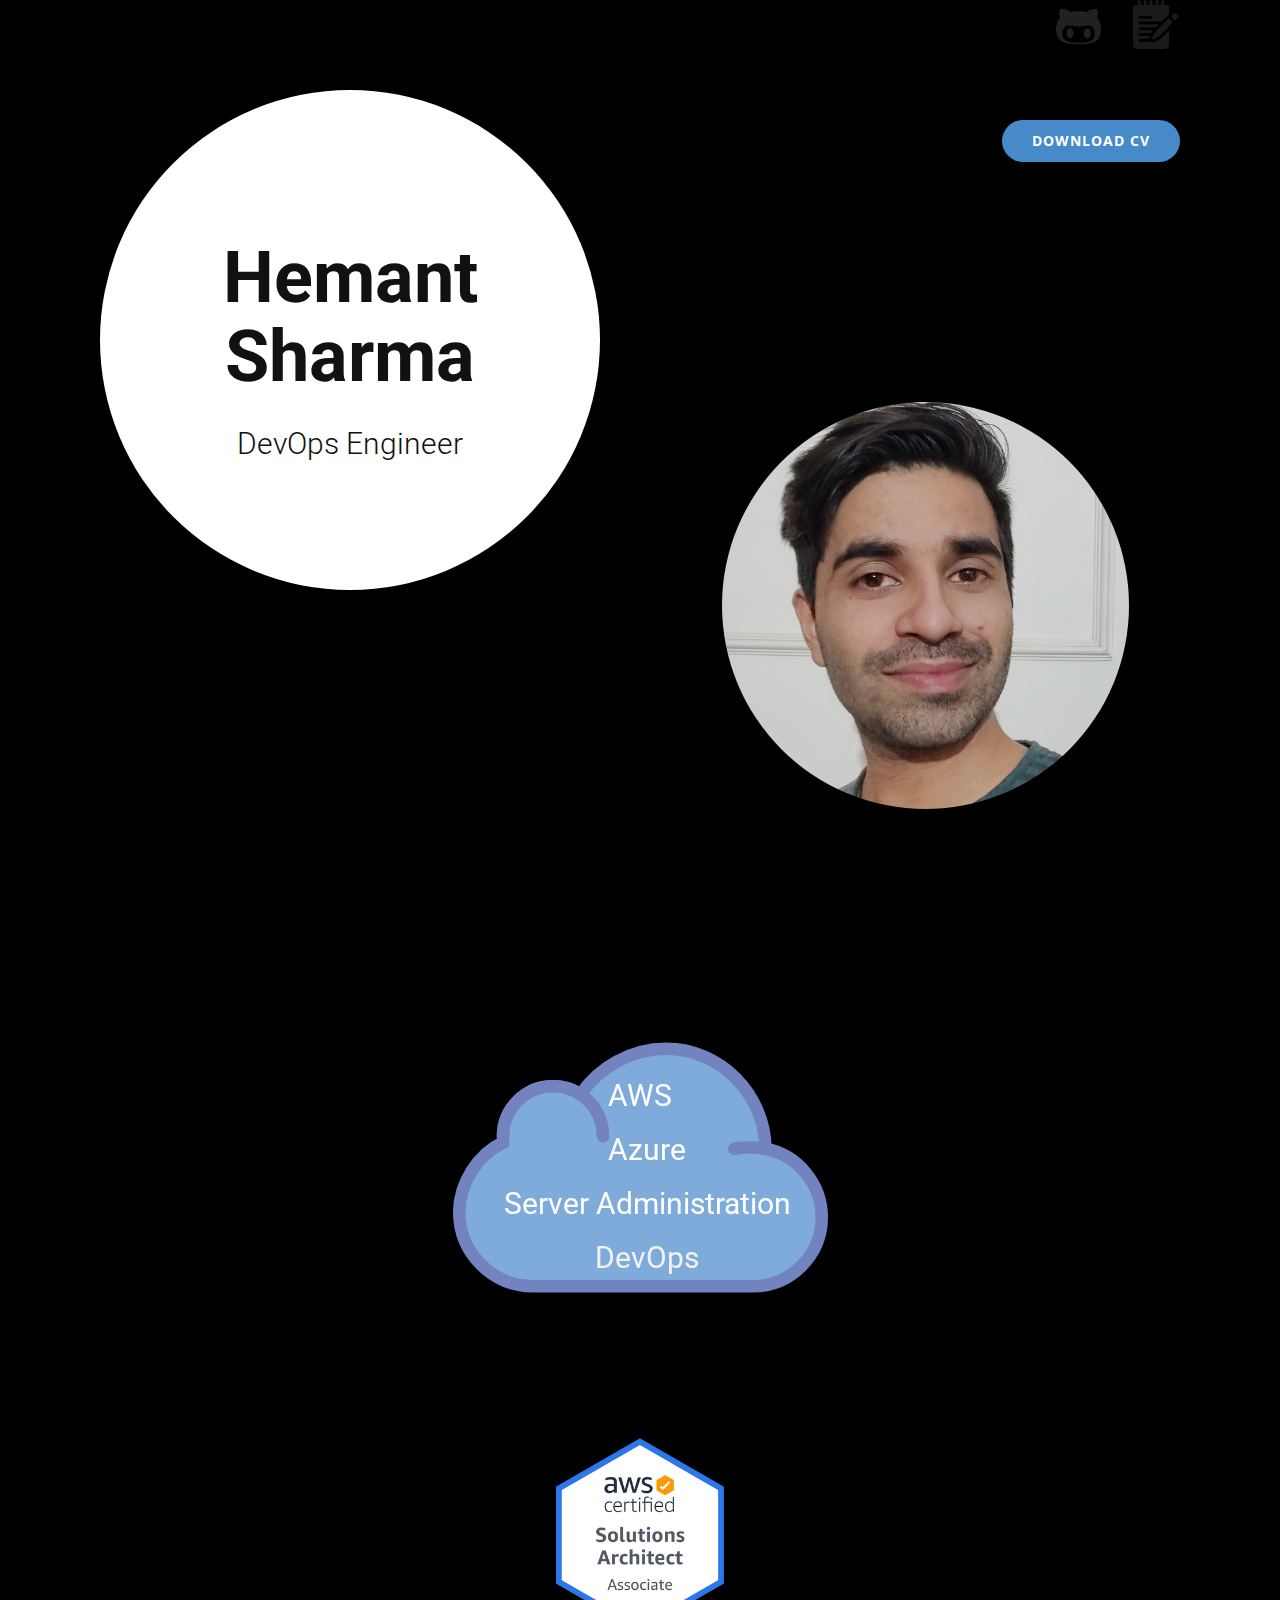
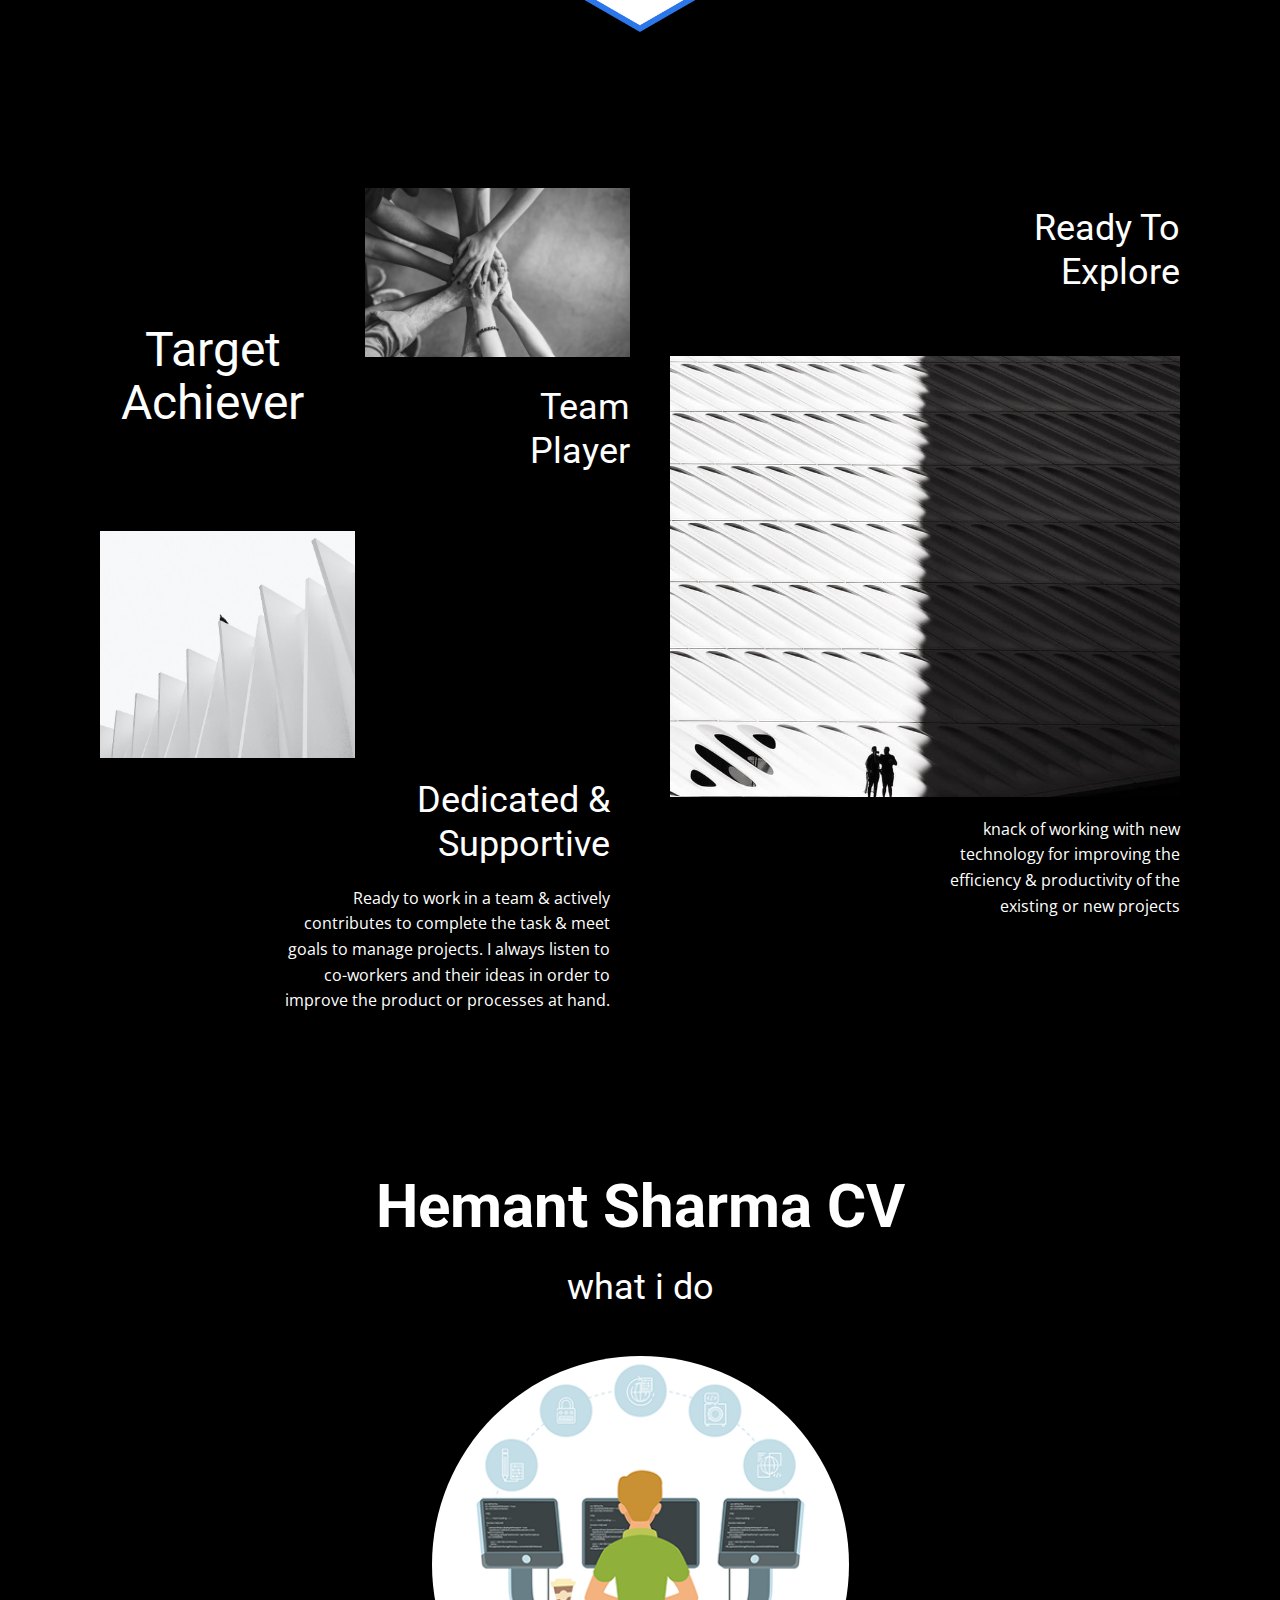
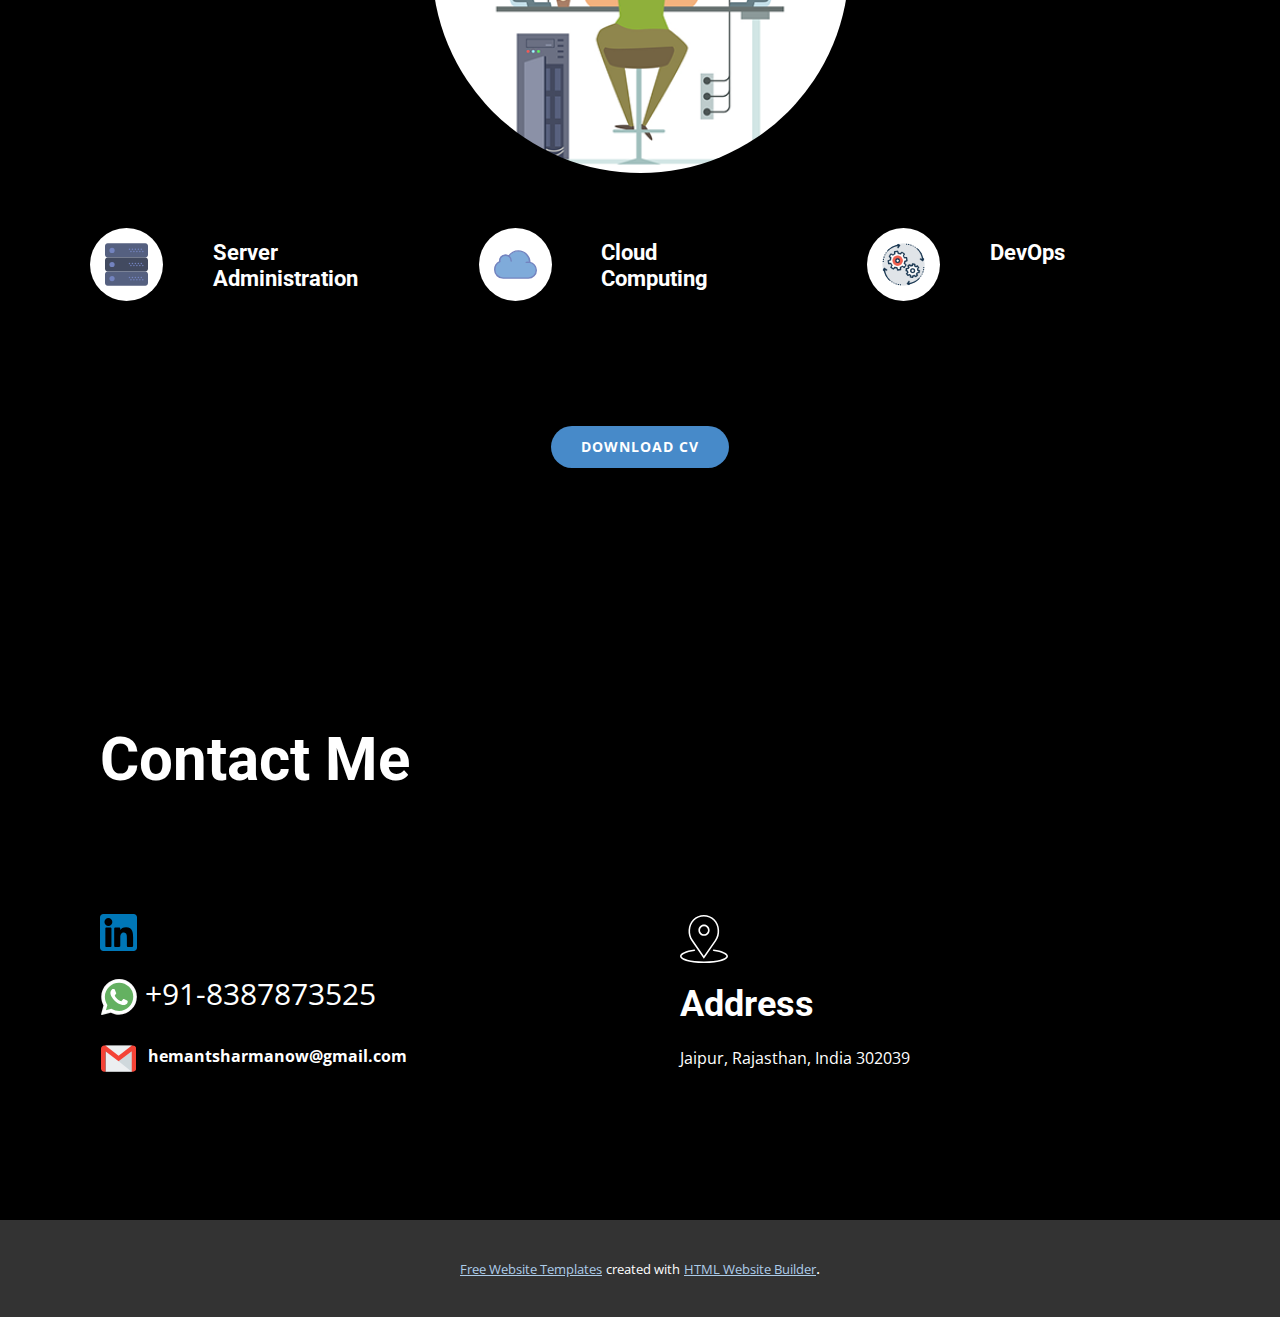
==== Hemant-Sharma.html @ 6bb426f2 "test" ====
<!DOCTYPE html>
<html style="font-size: 16px;">
  <head>
    <meta name="viewport" content="width=device-width, initial-scale=1.0">
    <meta charset="utf-8">
    <meta name="keywords" content="Hemant Sharma, AWS&nbsp;&nbsp;AzureServer Administration​DevOps, TargetAchiever, Hemant Sharma CV, Contact Me">
    <meta name="description" content="">
    <meta name="page_type" content="np-template-header-footer-from-plugin">
    <title>Hemant Sharma</title>
    <link rel="stylesheet" href="nicepage.css" media="screen">
<link rel="stylesheet" href="Hemant-Sharma.css" media="screen">
    <script class="u-script" type="text/javascript" src="jquery.js" defer=""></script>
    <script class="u-script" type="text/javascript" src="nicepage.js" defer=""></script>
    <meta name="generator" content="Nicepage 3.12.1, nicepage.com">
    <link id="u-theme-google-font" rel="stylesheet" href="https://fonts.googleapis.com/css?family=Roboto:100,100i,300,300i,400,400i,500,500i,700,700i,900,900i|Open+Sans:300,300i,400,400i,600,600i,700,700i,800,800i">
    
    
    
    
    
    
    <script type="application/ld+json">{
		"@context": "http://schema.org",
		"@type": "Organization",
		"name": "",
		"url": "index.html"
}</script>
    <meta property="og:title" content="Hemant Sharma">
    <meta property="og:type" content="website">
    <meta name="theme-color" content="#478ac9">
    <link rel="canonical" href="index.html">
    <meta property="og:url" content="index.html">
  </head>
  <body class="u-body u-overlap">
    <section class="u-black u-clearfix u-section-1" id="carousel_5995">
      <div class="u-clearfix u-sheet u-sheet-1"><span class="u-icon u-icon-circle u-text-grey-90 u-icon-1" data-href="https://github.com/hemants1992/mynotes" data-target="_blank"><svg class="u-svg-link" preserveAspectRatio="xMidYMin slice" viewBox="0 0 24 24" style=""><use xmlns:xlink="http://www.w3.org/1999/xlink" xlink:href="#svg-d05d"></use></svg><svg class="u-svg-content" viewBox="0 0 24 24" id="svg-d05d"><g fill="currentColor"><path d="m12.29 21.499c3.73 0 8.94.09 10.835-3.701.715-1.449.875-3.122.875-4.7h-.001c0-2.073-.575-4.047-1.95-5.651.786-2.363.26-3.756-.345-4.948-2.24 0-3.69.42-5.39 1.742-2.746-.653-5.856-.571-8.455.04-1.725-1.336-3.175-1.781-5.44-1.781-.621 1.237-1.136 2.599-.344 4.977-2.676 3.083-2.466 7.566-1.065 10.322 1.97 3.835 7.49 3.7 11.28 3.7zm-5.289-9.99c.95 0 1.865.168 2.8.297 3.418.52 5.215-.297 7.31-.297 2.339 0 3.675 1.915 3.675 4.087 0 4.349-4.015 5.012-7.53 5.012-2.419-.163-9.93.976-9.93-5.012 0-2.172 1.334-4.087 3.675-4.087z"></path><path d="m16.655 18.323c1.29 0 1.835-1.692 1.835-2.727s-.545-2.727-1.835-2.727-1.835 1.692-1.835 2.727.545 2.727 1.835 2.727z"></path><path d="m7.47 18.323c1.29 0 1.835-1.692 1.835-2.727s-.546-2.726-1.835-2.726-1.835 1.692-1.835 2.727.545 2.726 1.835 2.726z"></path>
</g></svg></span><span class="u-icon u-icon-circle u-text-grey-90 u-icon-2" data-href="http://hemantsharma.epizy.com/notepad" data-target="_blank"><svg class="u-svg-link" preserveAspectRatio="xMidYMin slice" viewBox="0 0 512 512" style=""><use xmlns:xlink="http://www.w3.org/1999/xlink" xlink:href="#svg-38de"></use></svg><svg class="u-svg-content" viewBox="0 0 512 512" x="0px" y="0px" id="svg-38de" style="enable-background:new 0 0 512 512;"><g><path d="M299.389,412.924l-53.346,24.248c-5.285,2.402-10.87,3.62-16.602,3.62c-6.846,0-13.425-1.743-19.222-4.94   c-0.288,0.016-0.574,0.044-0.867,0.044H96.137c-8.284,0-15-6.716-15-15c0-8.284,6.716-15,15-15h93.655   c-0.938-7.26,0.133-14.757,3.285-21.69l3.777-8.31H96.137c-8.284,0-15-6.716-15-15c0-8.284,6.716-15,15-15H210.49l6.907-15.196   c0.018-0.04,0.038-0.072,0.057-0.11c1.471-3.201,3.502-6.151,6.041-8.69l6.005-6.004H96.137c-8.284,0-15-6.716-15-15   s6.716-15,15-15H259.5l30-29.999H96.137c-8.284,0-15-6.716-15-15c0-8.284,6.716-15,15-15H319.5l77.724-77.723l0.345-0.344V67.001   c0-8.284-6.716-15-15-15h-35V15c0-8.284-6.716-15-15-15c-8.284,0-15,6.716-15,15v37h-31.429V15c0-8.284-6.716-15-15-15   c-8.284,0-15,6.716-15,15v37H224.71V15c0-8.284-6.716-15-15-15c-8.284,0-15,6.716-15,15v37h-31.429V15c0-8.284-6.716-15-15-15   c-8.284,0-15,6.716-15,15v37h-31.429V15c0-8.284-6.716-15-15-15s-15,6.716-15,15v37H36.137c-8.284,0-15,6.716-15,15v400   c0,24.813,20.187,45,45,45h286.432c24.813,0,45-20.187,45-45V317.533l-89.221,89.22   C305.682,409.419,302.637,411.471,299.389,412.924z M209.71,195.897H96.137c-8.284,0-15-6.716-15-15c0-8.284,6.716-15,15-15H209.71   c8.284,0,15,6.716,15,15C224.71,189.182,217.994,195.897,209.71,195.897z"></path><path d="M397.224,190.6L244.708,343.114l-24.32,53.505c-3.824,8.412,4.83,17.065,13.242,13.242l53.505-24.32h0L439.65,233.026   L397.224,190.6L397.224,190.6z"></path><path d="M482.077,148.174c-11.716-11.716-30.711-11.716-42.426,0l-21.213,21.213l42.426,42.426l21.213-21.213   C493.792,178.884,493.792,159.89,482.077,148.174z"></path>
</g></svg></span>
        <div class="u-clearfix u-expanded-width u-gutter-0 u-layout-wrap u-layout-wrap-1">
          <div class="u-layout">
            <div class="u-layout-row">
              <div class="u-align-center-sm u-align-center-xs u-container-style u-layout-cell u-right-cell u-size-30 u-layout-cell-1">
                <div class="u-container-layout u-valign-top-xl u-container-layout-1">
                  <div class="u-align-center u-container-style u-expanded-width-lg u-expanded-width-md u-group u-shape-circle u-white u-group-1">
                    <div class="u-container-layout u-container-layout-2">
                      <h2 class="u-text u-text-1">Hemant Sharma</h2>
                      <h3 class="u-text u-text-2">DevOps Engineer</h3>
                    </div>
                  </div>
                </div>
              </div>
              <div class="u-container-style u-layout-cell u-left-cell u-size-30 u-layout-cell-2">
                <div class="u-container-layout u-container-layout-3">
                  <a href="files/HemantSharmaResume3-1.docx" class="u-btn u-btn-round u-button-style u-file-link u-hover-palette-1-light-1 u-palette-1-base u-radius-50 u-btn-1">Download CV</a>
                  <div alt="" class="u-align-center u-image u-image-circle u-image-1" data-animation-name="bounceIn" data-animation-duration="1000" data-animation-delay="0" data-animation-direction="" data-image-width="1282" data-image-height="1600"></div>
                </div>
              </div>
            </div>
          </div>
        </div>
      </div>
    </section>
    <section class="u-black u-clearfix u-lightbox u-section-2" id="carousel_e602">
      <div class="u-clearfix u-sheet u-valign-top-xs u-sheet-1">
        <div class="u-clearfix u-expanded-width-lg u-expanded-width-md u-expanded-width-sm u-expanded-width-xs u-layout-wrap u-layout-wrap-1">
          <div class="u-gutter-0 u-layout">
            <div class="u-layout-row">
              <div class="u-container-style u-layout-cell u-size-60 u-layout-cell-1">
                <div class="u-container-layout u-container-layout-1"><span class="u-icon u-icon-circle u-text-palette-1-base u-icon-1" data-animation-name="slideIn" data-animation-duration="1000" data-animation-delay="0" data-animation-direction="Down"><svg class="u-svg-link" preserveAspectRatio="xMidYMin slice" viewBox="0 0 60 60" style=""><use xmlns:xlink="http://www.w3.org/1999/xlink" xlink:href="#svg-372c"></use></svg><svg xmlns="http://www.w3.org/2000/svg" xmlns:xlink="http://www.w3.org/1999/xlink" version="1.1" xml:space="preserve" class="u-svg-content" viewBox="0 0 60 60" x="0px" y="0px" id="svg-372c" style=""><path style="fill:currentColor;stroke:#7383BF;stroke-width:2;stroke-linecap:round;stroke-miterlimit:10;" d="M50.003,27
	c-0.115-8.699-7.193-16-15.919-16c-5.559,0-10.779,3.005-13.661,7.336C19.157,17.493,17.636,17,16,17c-4.418,0-8,3.582-8,8
	c0,0.153,0.014,0.302,0.023,0.454C8.013,25.636,8,25.82,8,26c-3.988,1.912-7,6.457-7,11.155C1,43.67,6.33,49,12.845,49h24.507
	c0.138,0,0.272-0.016,0.408-0.021C37.897,48.984,38.031,49,38.169,49h9.803C54.037,49,59,44.037,59,37.972
	C59,32.601,55.106,27.961,50.003,27z"></path><path style="fill:currentColor;stroke:#7383BF;stroke-width:2;stroke-linecap:round;stroke-miterlimit:10;" d="M50.003,27
	c0,0-2.535-0.375-5.003,0"></path><path style="fill:currentColor;stroke:#7383BF;stroke-width:2;stroke-linecap:round;stroke-miterlimit:10;" d="M8,25c0-4.418,3.582-8,8-8
	s8,3.582,8,8"></path></svg></span>
                  <h2 class="u-align-center u-text u-text-1">AWS&nbsp;&nbsp;<br>Azure<br>Server Administration <br>
                    <span class="u-text-grey-5">DevOps</span>
                    <br>
                  </h2>
                </div>
              </div>
            </div>
          </div>
        </div>
        <div alt="" class="u-image u-image-circle u-preserve-proportions u-image-1" data-image-width="340" data-image-height="340"></div>
      </div>
    </section>
    <section class="u-black u-clearfix u-section-3" id="carousel_1009">
      <div class="u-clearfix u-sheet u-valign-middle-lg u-valign-middle-md u-valign-middle-xl u-sheet-1">
        <div class="u-clearfix u-expanded-width u-layout-wrap u-layout-wrap-1">
          <div class="u-layout">
            <div class="u-layout-row">
              <div class="u-size-30 u-size-60-md">
                <div class="u-layout-col">
                  <div class="u-size-20">
                    <div class="u-layout-row">
                      <div class="u-align-center-lg u-align-center-xl u-align-right-md u-align-right-sm u-align-right-xs u-container-style u-layout-cell u-size-30 u-layout-cell-1">
                        <div class="u-container-layout u-container-layout-1">
                          <h1 class="u-align-center-lg u-text u-text-1">Target<br>Achiever
                          </h1>
                        </div>
                      </div>
                      <div class="u-align-right u-container-style u-layout-cell u-size-30 u-layout-cell-2">
                        <div class="u-container-layout u-valign-bottom-xs u-container-layout-2">
                          <img src="images/oie_621710BEJ4Xh2G.jpg" alt="" class="u-expanded-width u-image u-image-default u-image-1">
                          <h4 class="u-text u-text-2">Team Player</h4>
                        </div>
                      </div>
                    </div>
                  </div>
                  <div class="u-size-40">
                    <div class="u-layout-row">
                      <div class="u-container-style u-layout-cell u-size-60 u-layout-cell-3">
                        <div class="u-container-layout u-container-layout-3">
                          <img src="images/pexels-photo-5623083.jpeg" alt="" class="u-image u-image-default u-image-2" data-image-width="1500" data-image-height="1500">
                          <h4 class="u-align-right u-text u-text-3">Dedicated &amp; Supportive</h4>
                          <p class="u-align-left-sm u-align-left-xs u-align-right-lg u-align-right-md u-align-right-xl u-text u-text-4">Ready to work in a team &amp; actively contributes to complete the task &amp; meet goals to manage projects.&nbsp;I always listen to co-workers and their ideas in order to improve the product or processes at hand.</p>
                        </div>
                      </div>
                    </div>
                  </div>
                </div>
              </div>
              <div class="u-size-30 u-size-60-md">
                <div class="u-layout-col">
                  <div class="u-container-style u-layout-cell u-size-60 u-layout-cell-4">
                    <div class="u-container-layout u-valign-top-lg u-valign-top-md u-valign-top-sm u-valign-top-xl u-container-layout-4">
                      <h4 class="u-align-right u-text u-text-5">Ready To Explore</h4>
                      <img src="images/pexels-photo-3490259.jpeg" alt="" class="u-expanded-width u-image u-image-default u-image-3" data-image-width="865" data-image-height="1080">
                      <p class="u-align-left-sm u-align-left-xs u-align-right-lg u-align-right-md u-align-right-xl u-text u-text-6">knack of working with new technology for improving the efficiency &amp; productivity of the existing or new projects<br>
                      </p>
                    </div>
                  </div>
                </div>
              </div>
            </div>
          </div>
        </div>
      </div>
    </section>
    <section class="u-align-center u-black u-clearfix u-section-4" id="carousel_282e">
      <div class="u-clearfix u-sheet u-sheet-1">
        <h2 class="u-text u-text-body-alt-color u-text-1">Hemant Sharma CV</h2>
        <h4 class="u-text u-text-body-alt-color u-text-2">what i do</h4>
        <div alt="" class="u-image u-image-circle u-image-1" data-image-width="800" data-image-height="400"></div>
        <div class="u-expanded-width u-list u-list-1">
          <div class="u-repeater u-repeater-1">
            <div class="u-container-style u-list-item u-opacity u-opacity-55 u-repeater-item u-shape-rectangle">
              <div class="u-container-layout u-similar-container u-valign-top-xl u-container-layout-1"><span class="u-icon u-icon-circle u-spacing-15 u-white u-icon-1" data-animation-name="tada" data-animation-duration="1000" data-animation-delay="0" data-animation-direction=""><svg class="u-svg-link" preserveAspectRatio="xMidYMin slice" viewBox="0 0 58 58" style=""><use xmlns:xlink="http://www.w3.org/1999/xlink" xlink:href="#svg-44ca"></use></svg><svg xmlns="http://www.w3.org/2000/svg" xmlns:xlink="http://www.w3.org/1999/xlink" version="1.1" xml:space="preserve" class="u-svg-content" viewBox="0 0 58 58" x="0px" y="0px" id="svg-44ca" style="enable-background:new 0 0 58 58;"><path style="fill:#556080;" d="M54.392,19.5H3.608C1.616,19.5,0,17.884,0,15.892V4.108C0,2.116,1.616,0.5,3.608,0.5h50.783  C56.384,0.5,58,2.116,58,4.108v11.783C58,17.884,56.384,19.5,54.392,19.5z"></path><path style="fill:#424A60;" d="M54.392,38.5H3.608C1.616,38.5,0,36.884,0,34.892V23.108C0,21.116,1.616,19.5,3.608,19.5h50.783  c1.993,0,3.608,1.616,3.608,3.608v11.783C58,36.884,56.384,38.5,54.392,38.5z"></path><path style="fill:#556080;" d="M54.392,57.5H3.608C1.616,57.5,0,55.884,0,53.892V42.108C0,40.116,1.616,38.5,3.608,38.5h50.783  c1.993,0,3.608,1.616,3.608,3.608v11.783C58,55.884,56.384,57.5,54.392,57.5z"></path><circle style="fill:#7383BF;" cx="9.5" cy="10" r="3.5"></circle><circle style="fill:#7383BF;" cx="49" cy="8.5" r="1"></circle><circle style="fill:#7383BF;" cx="45" cy="8.5" r="1"></circle><circle style="fill:#7383BF;" cx="51" cy="11.5" r="1"></circle><circle style="fill:#7383BF;" cx="47" cy="11.5" r="1"></circle><circle style="fill:#7383BF;" cx="41" cy="8.5" r="1"></circle><circle style="fill:#7383BF;" cx="43" cy="11.5" r="1"></circle><circle style="fill:#7383BF;" cx="37" cy="8.5" r="1"></circle><circle style="fill:#7383BF;" cx="39" cy="11.5" r="1"></circle><circle style="fill:#7383BF;" cx="33" cy="8.5" r="1"></circle><circle style="fill:#7383BF;" cx="35" cy="11.5" r="1"></circle><circle style="fill:#7383BF;" cx="9.5" cy="29" r="3.5"></circle><circle style="fill:#7383BF;" cx="49" cy="27.5" r="1"></circle><circle style="fill:#7383BF;" cx="45" cy="27.5" r="1"></circle><circle style="fill:#7383BF;" cx="51" cy="30.5" r="1"></circle><circle style="fill:#7383BF;" cx="47" cy="30.5" r="1"></circle><circle style="fill:#7383BF;" cx="41" cy="27.5" r="1"></circle><circle style="fill:#7383BF;" cx="43" cy="30.5" r="1"></circle><circle style="fill:#7383BF;" cx="37" cy="27.5" r="1"></circle><circle style="fill:#7383BF;" cx="39" cy="30.5" r="1"></circle><circle style="fill:#7383BF;" cx="33" cy="27.5" r="1"></circle><circle style="fill:#7383BF;" cx="35" cy="30.5" r="1"></circle><circle style="fill:#7383BF;" cx="9.5" cy="48" r="3.5"></circle><circle style="fill:#7383BF;" cx="49" cy="46.5" r="1"></circle><circle style="fill:#7383BF;" cx="45" cy="46.5" r="1"></circle><circle style="fill:#7383BF;" cx="51" cy="49.5" r="1"></circle><circle style="fill:#7383BF;" cx="47" cy="49.5" r="1"></circle><circle style="fill:#7383BF;" cx="41" cy="46.5" r="1"></circle><circle style="fill:#7383BF;" cx="43" cy="49.5" r="1"></circle><circle style="fill:#7383BF;" cx="37" cy="46.5" r="1"></circle><circle style="fill:#7383BF;" cx="39" cy="49.5" r="1"></circle><circle style="fill:#7383BF;" cx="33" cy="46.5" r="1"></circle><circle style="fill:#7383BF;" cx="35" cy="49.5" r="1"></circle></svg>
            
            
          </span>
                <div class="u-container-style u-group u-group-1">
                  <div class="u-container-layout u-container-layout-2">
                    <h4 class="u-text u-text-body-alt-color u-text-3">Server Administration</h4>
                  </div>
                </div>
              </div>
            </div>
            <div class="u-container-style u-list-item u-opacity u-opacity-55 u-repeater-item u-shape-rectangle">
              <div class="u-container-layout u-similar-container u-valign-top-xl u-container-layout-3"><span class="u-icon u-icon-circle u-spacing-15 u-white u-icon-2" data-animation-name="tada" data-animation-duration="1000" data-animation-delay="0" data-animation-direction=""><svg class="u-svg-link" preserveAspectRatio="xMidYMin slice" viewBox="0 0 60 60" style=""><use xmlns:xlink="http://www.w3.org/1999/xlink" xlink:href="#svg-340e"></use></svg><svg xmlns="http://www.w3.org/2000/svg" xmlns:xlink="http://www.w3.org/1999/xlink" version="1.1" xml:space="preserve" class="u-svg-content" viewBox="0 0 60 60" x="0px" y="0px" id="svg-340e" style=""><path style="fill:currentColor;stroke:#7383BF;stroke-width:2;stroke-linecap:round;stroke-miterlimit:10;" d="M50.003,27
	c-0.115-8.699-7.193-16-15.919-16c-5.559,0-10.779,3.005-13.661,7.336C19.157,17.493,17.636,17,16,17c-4.418,0-8,3.582-8,8
	c0,0.153,0.014,0.302,0.023,0.454C8.013,25.636,8,25.82,8,26c-3.988,1.912-7,6.457-7,11.155C1,43.67,6.33,49,12.845,49h24.507
	c0.138,0,0.272-0.016,0.408-0.021C37.897,48.984,38.031,49,38.169,49h9.803C54.037,49,59,44.037,59,37.972
	C59,32.601,55.106,27.961,50.003,27z"></path><path style="fill:currentColor;stroke:#7383BF;stroke-width:2;stroke-linecap:round;stroke-miterlimit:10;" d="M50.003,27
	c0,0-2.535-0.375-5.003,0"></path><path style="fill:currentColor;stroke:#7383BF;stroke-width:2;stroke-linecap:round;stroke-miterlimit:10;" d="M8,25c0-4.418,3.582-8,8-8
	s8,3.582,8,8"></path></svg>
            
            
          </span>
                <div class="u-container-style u-group u-video-cover u-group-2">
                  <div class="u-container-layout u-container-layout-4">
                    <h4 class="u-text u-text-body-alt-color u-text-4">Cloud&nbsp;<br>Computing<br>
                    </h4>
                  </div>
                </div>
              </div>
            </div>
            <div class="u-container-style u-list-item u-opacity u-opacity-55 u-repeater-item u-shape-rectangle">
              <div class="u-container-layout u-similar-container u-valign-top-xl u-container-layout-5"><span class="u-file-icon u-icon u-icon-circle u-spacing-15 u-white u-icon-3" data-animation-name="tada" data-animation-duration="1000" data-animation-delay="0" data-animation-direction=""><img src="images/settings.png" alt=""></span>
                <div class="u-container-style u-group u-video-cover u-group-3">
                  <div class="u-container-layout u-container-layout-6">
                    <h4 class="u-text u-text-body-alt-color u-text-5">DevOps</h4>
                  </div>
                </div>
              </div>
            </div>
          </div>
        </div>
        <a href="files/HemantSharmaResume3-1.docx" class="u-btn u-btn-round u-button-style u-file-link u-hover-palette-1-light-1 u-palette-1-base u-radius-50 u-btn-1">Download CV</a>
      </div>
    </section>
    <section class="u-black u-clearfix u-section-5" id="carousel_4e44">
      <div class="u-clearfix u-sheet u-valign-middle u-sheet-1">
        <div class="u-clearfix u-expanded-width u-gutter-20 u-layout-wrap u-layout-wrap-1">
          <div class="u-layout">
            <div class="u-layout-col">
              <div class="u-size-60">
                <div class="u-layout-row">
                  <div class="u-container-style u-layout-cell u-left-cell u-size-30 u-layout-cell-1">
                    <div class="u-container-layout u-valign-top-lg u-valign-top-xl u-container-layout-1">
                      <h1 class="u-text u-text-1">Contact Me</h1><span class="u-icon u-icon-circle u-text-palette-1-base u-icon-1" data-href="https://www.linkedin.com/in/hs1992/" data-target="_blank"><svg class="u-svg-link" preserveAspectRatio="xMidYMin slice" viewBox="0 0 382 382" style=""><use xmlns:xlink="http://www.w3.org/1999/xlink" xlink:href="#svg-3536"></use></svg><svg class="u-svg-content" viewBox="0 0 382 382" x="0px" y="0px" id="svg-3536" style="enable-background:new 0 0 382 382;"><path style="fill:currentColor;" d="M347.445,0H34.555C15.471,0,0,15.471,0,34.555v312.889C0,366.529,15.471,382,34.555,382h312.889  C366.529,382,382,366.529,382,347.444V34.555C382,15.471,366.529,0,347.445,0z M118.207,329.844c0,5.554-4.502,10.056-10.056,10.056  H65.345c-5.554,0-10.056-4.502-10.056-10.056V150.403c0-5.554,4.502-10.056,10.056-10.056h42.806  c5.554,0,10.056,4.502,10.056,10.056V329.844z M86.748,123.432c-22.459,0-40.666-18.207-40.666-40.666S64.289,42.1,86.748,42.1  s40.666,18.207,40.666,40.666S109.208,123.432,86.748,123.432z M341.91,330.654c0,5.106-4.14,9.246-9.246,9.246H286.73  c-5.106,0-9.246-4.14-9.246-9.246v-84.168c0-12.556,3.683-55.021-32.813-55.021c-28.309,0-34.051,29.066-35.204,42.11v97.079  c0,5.106-4.139,9.246-9.246,9.246h-44.426c-5.106,0-9.246-4.14-9.246-9.246V149.593c0-5.106,4.14-9.246,9.246-9.246h44.426  c5.106,0,9.246,4.14,9.246,9.246v15.655c10.497-15.753,26.097-27.912,59.312-27.912c73.552,0,73.131,68.716,73.131,106.472  L341.91,330.654L341.91,330.654z"></path></svg></span>
                      <a href="tel:+91-8387873525" class="u-active-none u-btn u-button-style u-hover-none u-none u-text-body-alt-color u-text-hover-grey-5 u-btn-1"><span class="u-icon u-icon-2"><svg class="u-svg-content" viewBox="-1 0 512 512" style="width: 1em; height: 1em;"><path d="m10.894531 512c-2.875 0-5.671875-1.136719-7.746093-3.234375-2.734376-2.765625-3.789063-6.78125-2.761719-10.535156l33.285156-121.546875c-20.722656-37.472656-31.648437-79.863282-31.632813-122.894532.058594-139.941406 113.941407-253.789062 253.871094-253.789062 67.871094.0273438 131.644532 26.464844 179.578125 74.433594 47.925781 47.972656 74.308594 111.742187 74.289063 179.558594-.0625 139.945312-113.945313 253.800781-253.867188 253.800781 0 0-.105468 0-.109375 0-40.871093-.015625-81.390625-9.976563-117.46875-28.84375l-124.675781 32.695312c-.914062.238281-1.84375.355469-2.761719.355469zm0 0" fill="#e5e5e5"></path><path d="m10.894531 501.105469 34.46875-125.871094c-21.261719-36.839844-32.445312-78.628906-32.429687-121.441406.054687-133.933594 109.046875-242.898438 242.976562-242.898438 64.992188.027344 125.996094 25.324219 171.871094 71.238281 45.871094 45.914063 71.125 106.945313 71.101562 171.855469-.058593 133.929688-109.066406 242.910157-242.972656 242.910157-.007812 0 .003906 0 0 0h-.105468c-40.664063-.015626-80.617188-10.214844-116.105469-29.570313zm134.769531-77.75 7.378907 4.371093c31 18.398438 66.542969 28.128907 102.789062 28.148438h.078125c111.304688 0 201.898438-90.578125 201.945313-201.902344.019531-53.949218-20.964844-104.679687-59.09375-142.839844-38.132813-38.160156-88.832031-59.1875-142.777344-59.210937-111.394531 0-201.984375 90.566406-202.027344 201.886719-.015625 38.148437 10.65625 75.296875 30.875 107.445312l4.804688 7.640625-20.40625 74.5zm0 0" fill="#fff"></path><path d="m19.34375 492.625 33.277344-121.519531c-20.53125-35.5625-31.324219-75.910157-31.3125-117.234375.050781-129.296875 105.273437-234.488282 234.558594-234.488282 62.75.027344 121.644531 24.449219 165.921874 68.773438 44.289063 44.324219 68.664063 103.242188 68.640626 165.898438-.054688 129.300781-105.28125 234.503906-234.550782 234.503906-.011718 0 .003906 0 0 0h-.105468c-39.253907-.015625-77.828126-9.867188-112.085938-28.539063zm0 0" fill="#64b161"></path><g fill="#fff"><path d="m10.894531 501.105469 34.46875-125.871094c-21.261719-36.839844-32.445312-78.628906-32.429687-121.441406.054687-133.933594 109.046875-242.898438 242.976562-242.898438 64.992188.027344 125.996094 25.324219 171.871094 71.238281 45.871094 45.914063 71.125 106.945313 71.101562 171.855469-.058593 133.929688-109.066406 242.910157-242.972656 242.910157-.007812 0 .003906 0 0 0h-.105468c-40.664063-.015626-80.617188-10.214844-116.105469-29.570313zm134.769531-77.75 7.378907 4.371093c31 18.398438 66.542969 28.128907 102.789062 28.148438h.078125c111.304688 0 201.898438-90.578125 201.945313-201.902344.019531-53.949218-20.964844-104.679687-59.09375-142.839844-38.132813-38.160156-88.832031-59.1875-142.777344-59.210937-111.394531 0-201.984375 90.566406-202.027344 201.886719-.015625 38.148437 10.65625 75.296875 30.875 107.445312l4.804688 7.640625-20.40625 74.5zm0 0"></path><path d="m195.183594 152.246094c-4.546875-10.109375-9.335938-10.3125-13.664063-10.488282-3.539062-.152343-7.589843-.144531-11.632812-.144531-4.046875 0-10.625 1.523438-16.1875 7.597657-5.566407 6.074218-21.253907 20.761718-21.253907 50.632812 0 29.875 21.757813 58.738281 24.792969 62.792969 3.035157 4.050781 42 67.308593 103.707031 91.644531 51.285157 20.226562 61.71875 16.203125 72.851563 15.191406 11.132813-1.011718 35.917969-14.6875 40.976563-28.863281 5.0625-14.175781 5.0625-26.324219 3.542968-28.867187-1.519531-2.527344-5.566406-4.046876-11.636718-7.082032-6.070313-3.035156-35.917969-17.726562-41.484376-19.75-5.566406-2.027344-9.613281-3.035156-13.660156 3.042969-4.050781 6.070313-15.675781 19.742187-19.21875 23.789063-3.542968 4.058593-7.085937 4.566406-13.15625 1.527343-6.070312-3.042969-25.625-9.449219-48.820312-30.132812-18.046875-16.089844-30.234375-35.964844-33.777344-42.042969-3.539062-6.070312-.058594-9.070312 2.667969-12.386719 4.910156-5.972656 13.148437-16.710937 15.171875-20.757812 2.023437-4.054688 1.011718-7.597657-.503906-10.636719-1.519532-3.035156-13.320313-33.058594-18.714844-45.066406zm0 0" fill-rule="evenodd"></path>
</g></svg><img></span>&nbsp;+91-8387873525<span style="font-size: 1.25rem;">
                          <span style="font-size: 1.5rem;"></span>
                        </span>
                      </a>
                      <p class="u-text u-text-2">
                        <a class="u-active-none u-border-none u-btn u-button-link u-button-style u-hover-none u-none u-text-body-alt-color u-text-hover-grey-5 u-btn-2" href="mailto:hemantsharmanow@gmail.com"><span class="u-icon u-icon-3"><svg class="u-svg-content" viewBox="0 0 512 512" x="0px" y="0px" style="width: 1em; height: 1em;"><rect x="64" y="64" style="fill:#ECEFF1;" width="384" height="384"></rect><polygon style="fill:#CFD8DC;" points="256,296.384 448,448 448,148.672 "></polygon><path style="fill:#F44336;" d="M464,64h-16L256,215.616L64,64H48C21.504,64,0,85.504,0,112v288c0,26.496,21.504,48,48,48h16V148.672  l192,147.68L448,148.64V448h16c26.496,0,48-21.504,48-48V112C512,85.504,490.496,64,464,64z"></path></svg><img></span>&nbsp; &nbsp;hemantsharmanow@gmail.com
                        </a>
                      </p>
                    </div>
                  </div>
                  <div class="u-align-left u-container-style u-layout-cell u-right-cell u-size-30 u-layout-cell-2">
                    <div class="u-container-layout u-valign-bottom u-container-layout-2"><span class="u-icon u-icon-circle u-text-white u-icon-4"><svg class="u-svg-link" preserveAspectRatio="xMidYMin slice" viewBox="0 0 60 60" style=""><use xmlns:xlink="http://www.w3.org/1999/xlink" xlink:href="#svg-2cba"></use></svg><svg version="1.1" id="svg-2cba" xmlns="http://www.w3.org/2000/svg" xmlns:xlink="http://www.w3.org/1999/xlink" x="0px" y="0px" viewBox="0 0 60 60" style="enable-background:new 0 0 60 60;" xml:space="preserve" class="u-svg-content"><g><path d="M30,26c3.86,0,7-3.141,7-7s-3.14-7-7-7s-7,3.141-7,7S26.14,26,30,26z M30,14c2.757,0,5,2.243,5,5s-2.243,5-5,5
		s-5-2.243-5-5S27.243,14,30,14z"></path><path d="M29.823,54.757L45.164,32.6c5.754-7.671,4.922-20.28-1.781-26.982C39.761,1.995,34.945,0,29.823,0
		s-9.938,1.995-13.56,5.617c-6.703,6.702-7.535,19.311-1.804,26.952L29.823,54.757z M17.677,7.031C20.922,3.787,25.235,2,29.823,2
		s8.901,1.787,12.146,5.031c6.05,6.049,6.795,17.437,1.573,24.399L29.823,51.243L16.082,31.4
		C10.882,24.468,11.628,13.08,17.677,7.031z"></path><path d="M42.117,43.007c-0.55-0.067-1.046,0.327-1.11,0.876s0.328,1.046,0.876,1.11C52.399,46.231,58,49.567,58,51.5
		c0,2.714-10.652,6.5-28,6.5S2,54.214,2,51.5c0-1.933,5.601-5.269,16.117-6.507c0.548-0.064,0.94-0.562,0.876-1.11
		c-0.065-0.549-0.561-0.945-1.11-0.876C7.354,44.247,0,47.739,0,51.5C0,55.724,10.305,60,30,60s30-4.276,30-8.5
		C60,47.739,52.646,44.247,42.117,43.007z"></path>
</g><g></g><g></g><g></g><g></g><g></g><g></g><g></g><g></g><g></g><g></g><g></g><g></g><g></g><g></g><g></g></svg></span>
                      <h5 class="u-text u-text-3">Address</h5>
                      <p class="u-text u-text-4">Jaipur, Rajasthan, India 302039</p>
                    </div>
                  </div>
                </div>
              </div>
            </div>
          </div>
        </div>
      </div>
    </section>
    
    
    
    <section class="u-backlink u-clearfix u-grey-80">
      <a class="u-link" href="https://nicepage.com/website-templates" target="_blank">
        <span>Free Website Templates</span>
      </a>
      <p class="u-text">
        <span>created with</span>
      </p>
      <a class="u-link" href="https://nicepage.com/html-website-builder" target="_blank">
        <span>HTML Website Builder</span>
      </a>. 
    </section>
  </body>
</html>
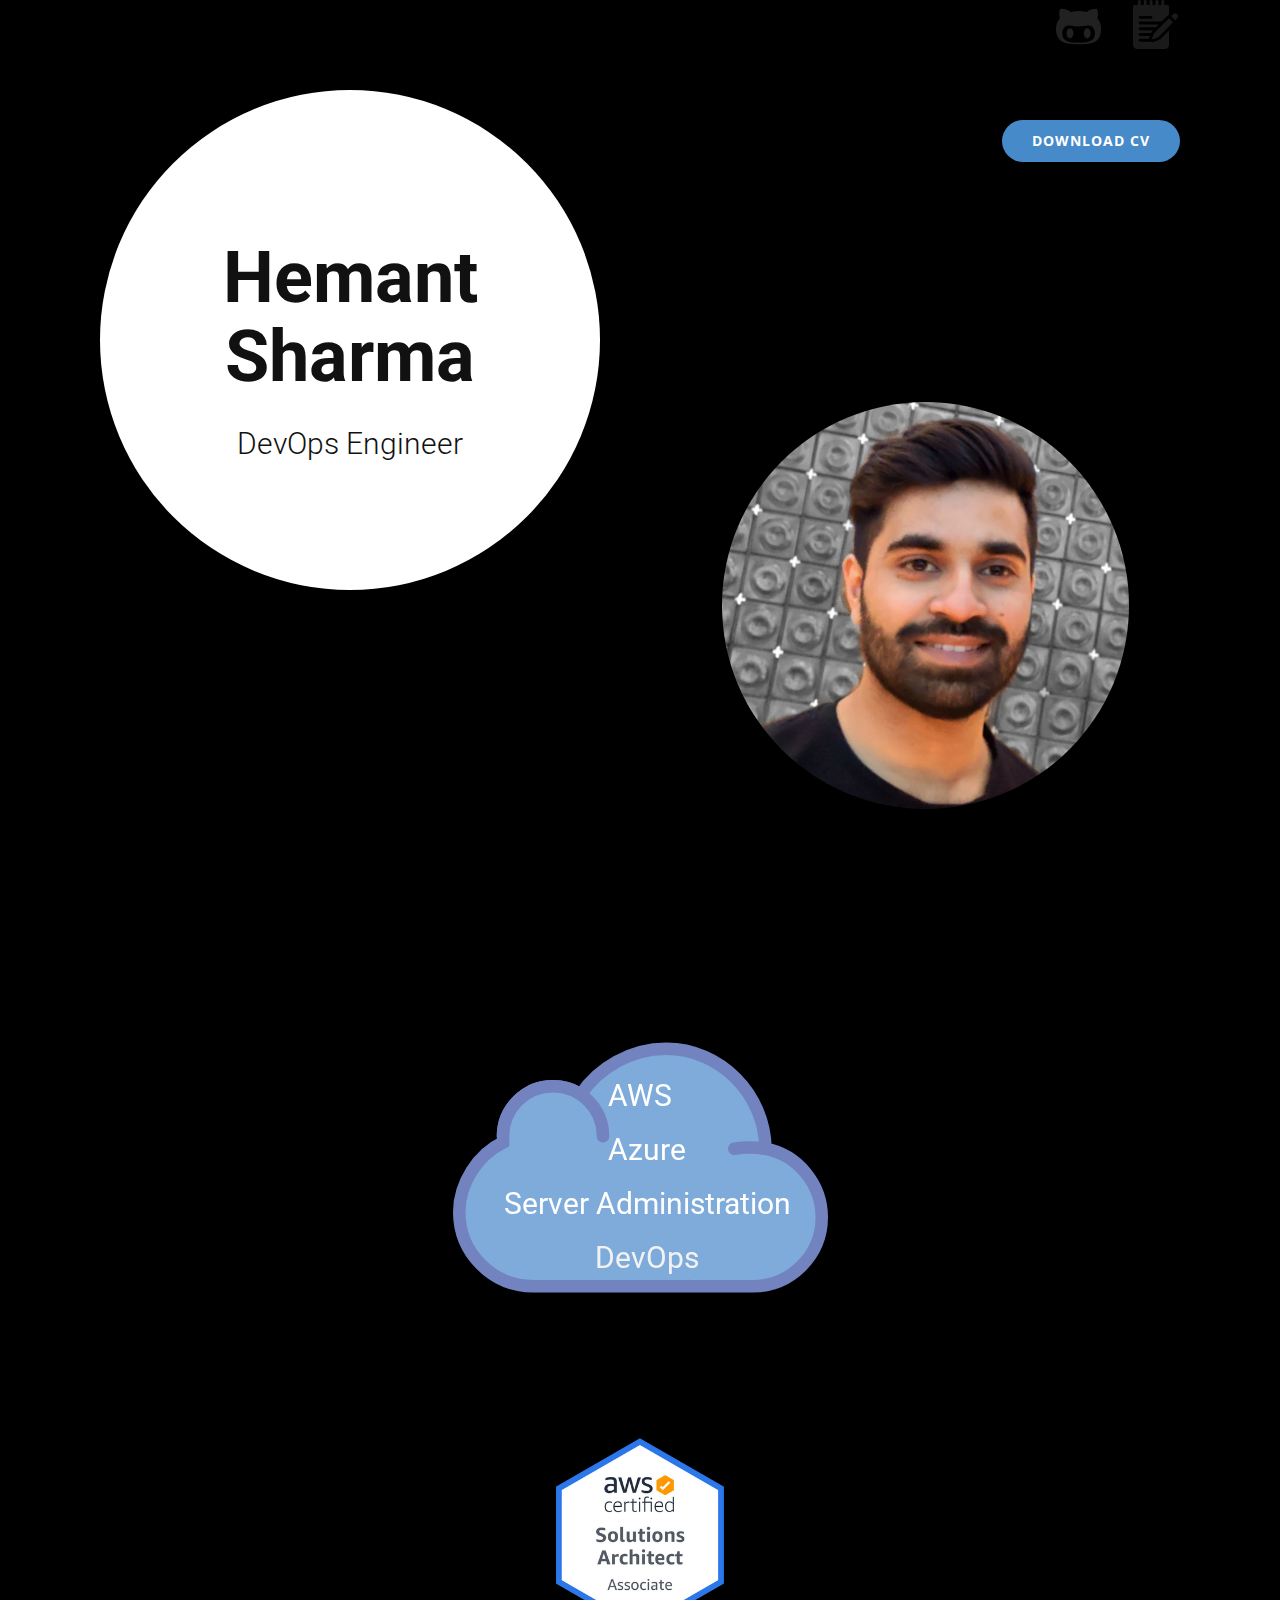
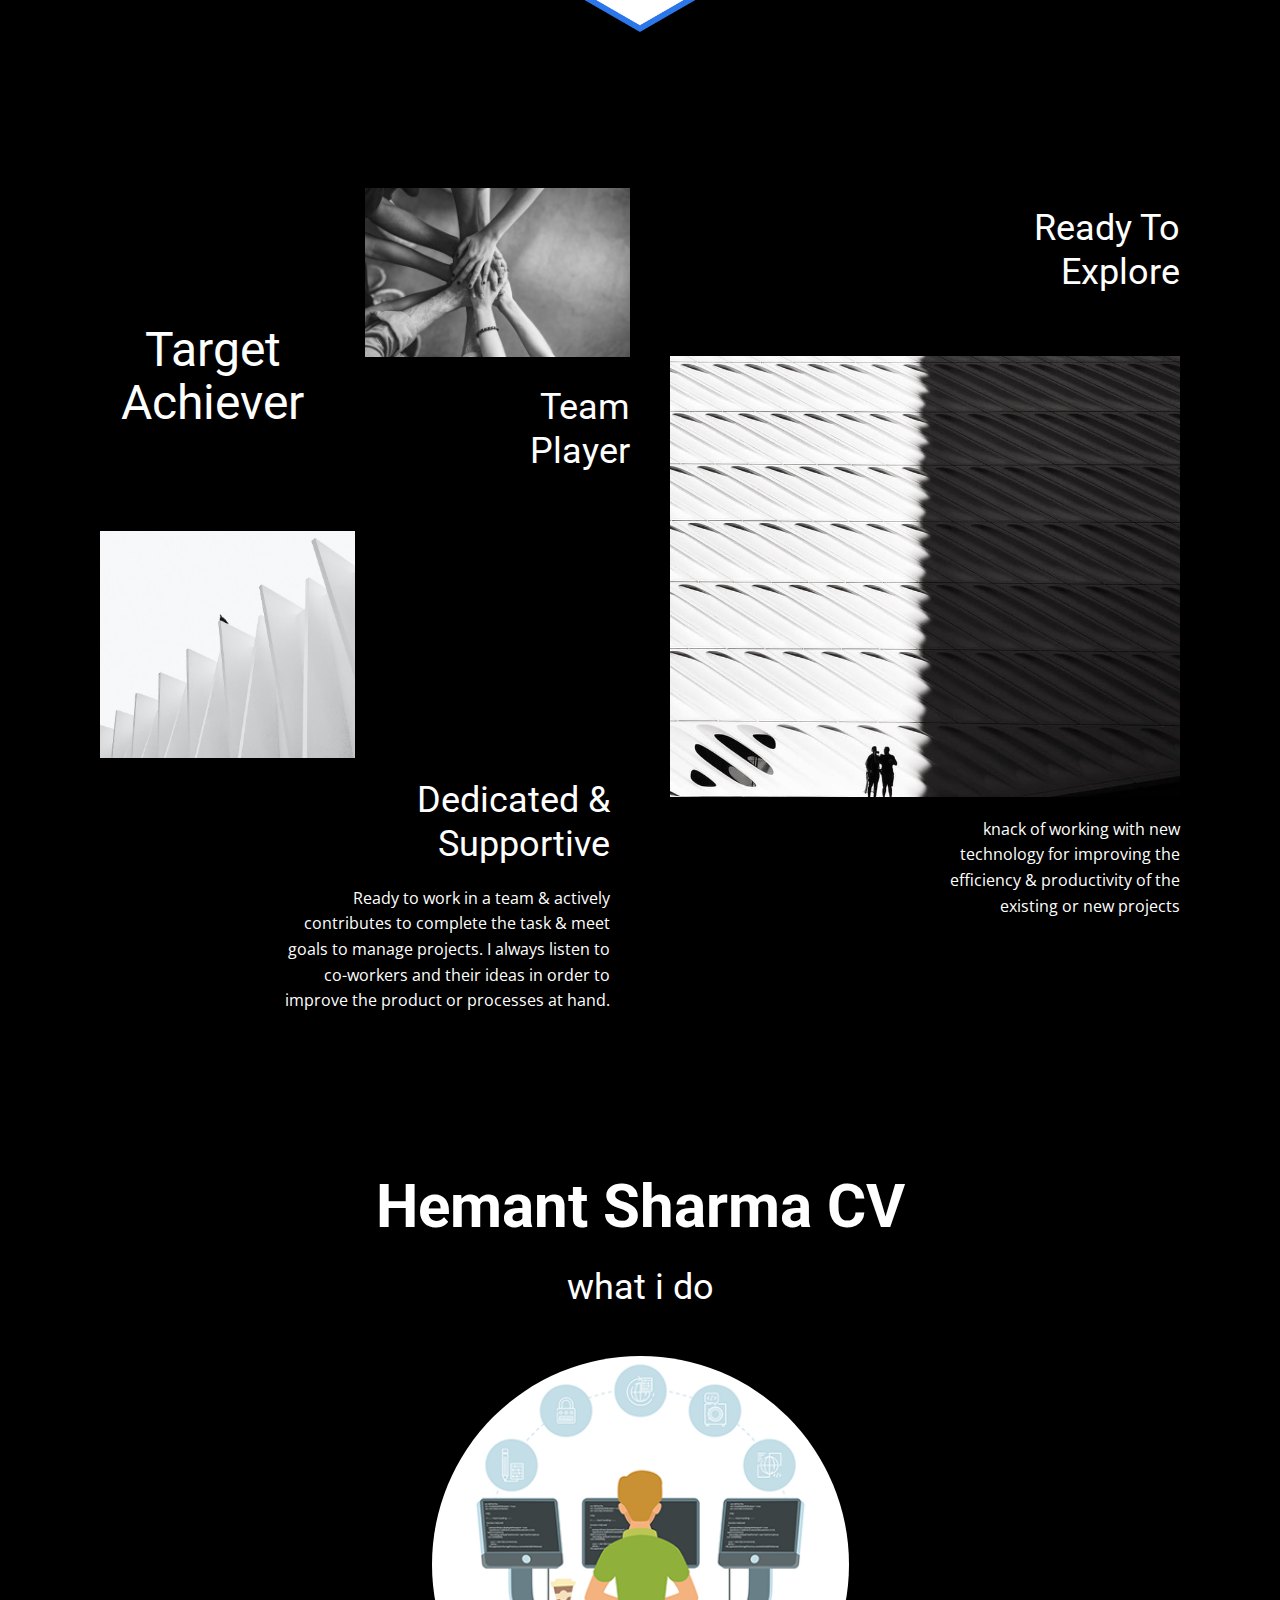
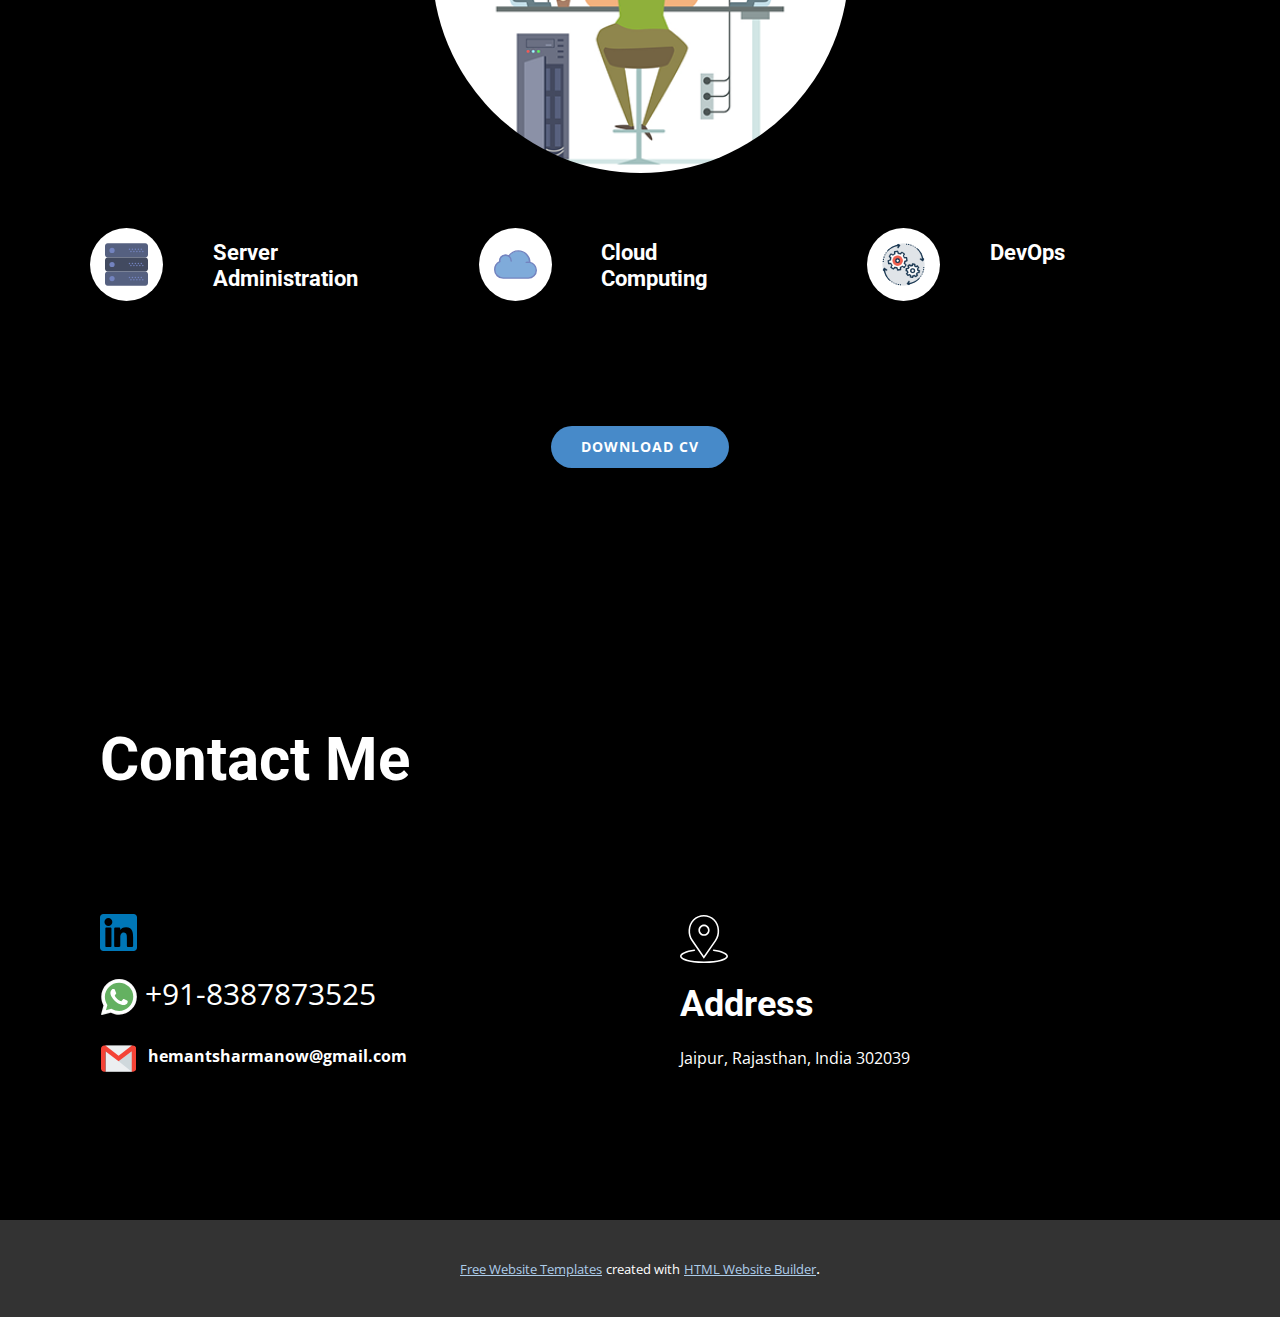
==== commit f9d5bb14: "newsite" ====
--- a/Hemant-Sharma.html
+++ b/Hemant-Sharma.html
@@ -52,7 +52,7 @@
               <div class="u-container-style u-layout-cell u-left-cell u-size-30 u-layout-cell-2">
                 <div class="u-container-layout u-container-layout-3">
                   <a href="files/HemantSharmaResume3-1.docx" class="u-btn u-btn-round u-button-style u-file-link u-hover-palette-1-light-1 u-palette-1-base u-radius-50 u-btn-1">Download CV</a>
-                  <div alt="" class="u-align-center u-image u-image-circle u-image-1" data-animation-name="bounceIn" data-animation-duration="1000" data-animation-delay="0" data-animation-direction="" data-image-width="1282" data-image-height="1600"></div>
+                  <div alt="" class="u-align-center u-image u-image-circle u-image-1" data-animation-name="bounceIn" data-animation-duration="1000" data-animation-delay="0" data-animation-direction="" data-image-width="990" data-image-height="1379"></div>
                 </div>
               </div>
             </div>
--- a/Hemant-Sharma.css
+++ b/Hemant-Sharma.css
@@ -77,8 +77,8 @@
   height: 407px;
   object-position: 0% 89.52%;
   animation-duration: 1000ms;
-  background-image: url("images/IMG_20210418_214804__01.jpg");
-  background-position: 50% 50%;
+  background-image: url("images/Screenshot_20210419-190506.jpg");
+  background-position: 50% 31.24%;
   margin: 240px auto 0;
 }
 
